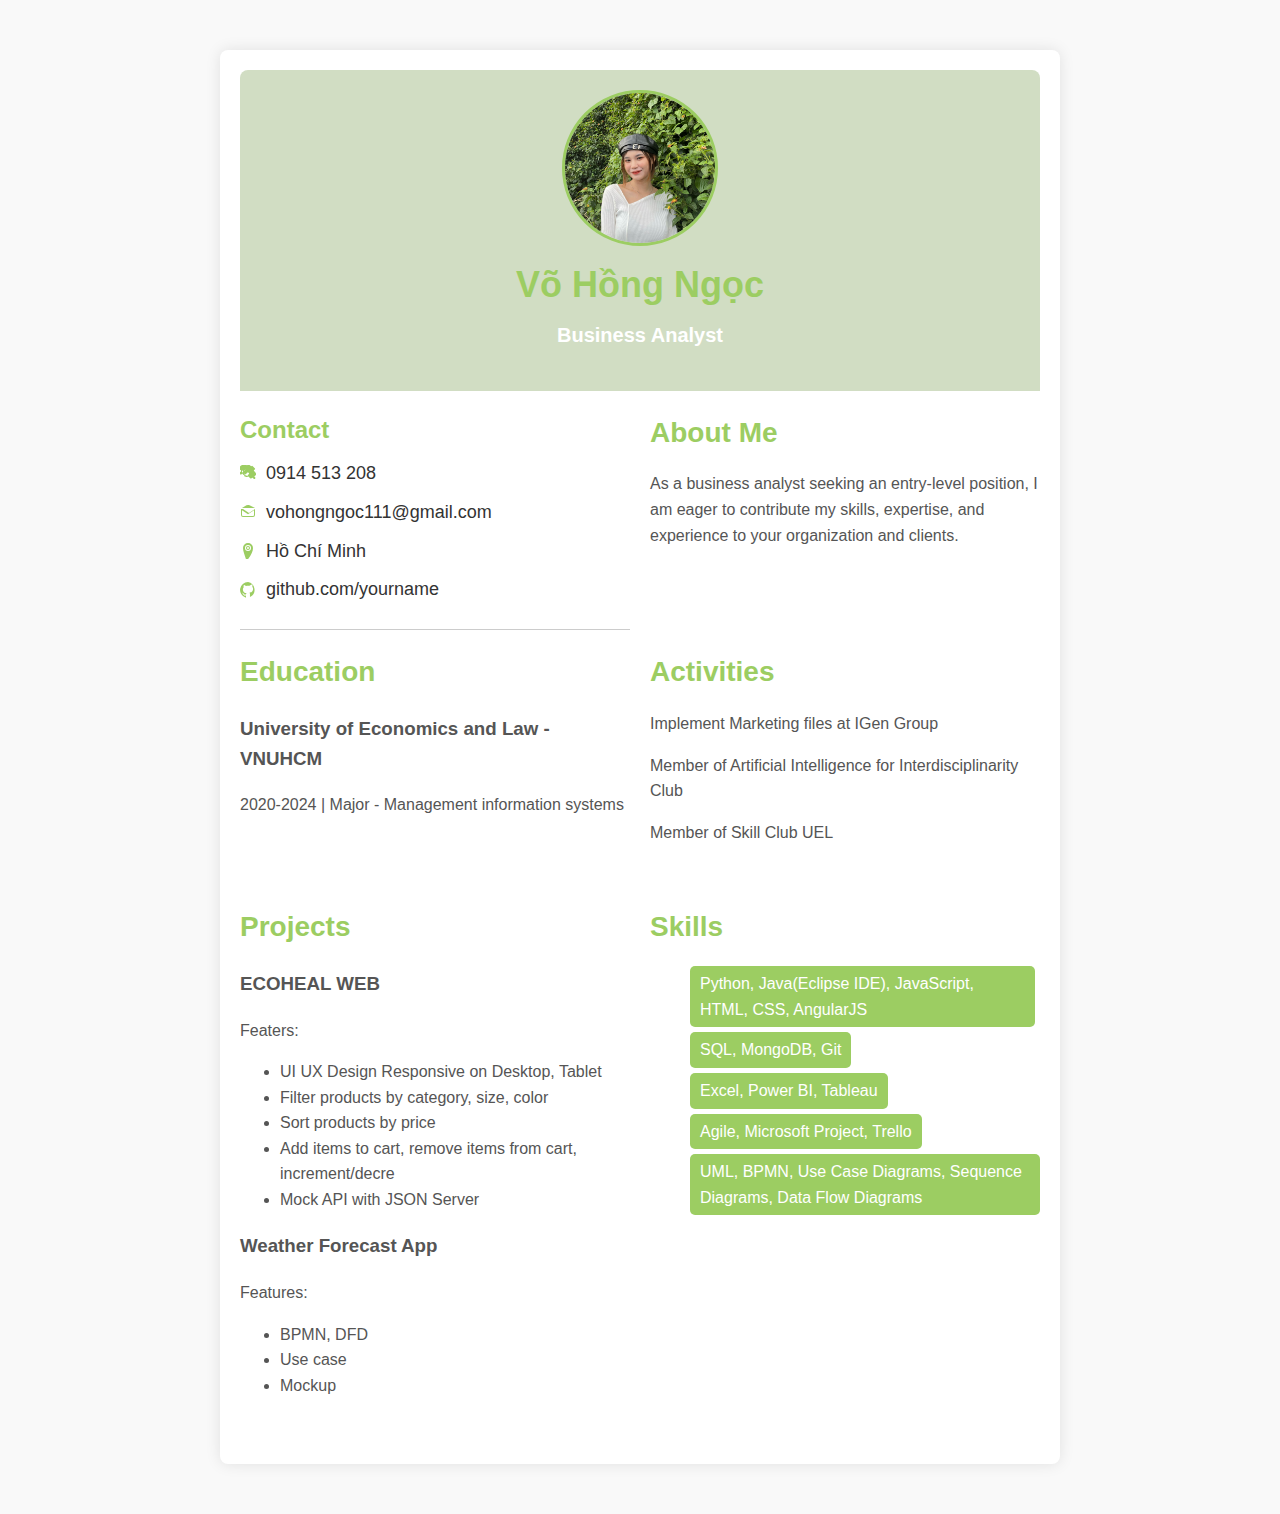
==== BA.HTML @ 3d89edd8 "Add index.html, style.css, and images" ====
<!DOCTYPE html>
<html lang="en">
<head>
    <meta charset="UTF-8">
    <meta name="viewport" content="width=device-width, initial-scale=1.0">
    <title>Võ Hồng Ngọc - Business Analyst</title>
    <link rel="stylesheet" href="./BA.CSS">
</head>
<body>
    <div class="container">
        <header>
            <img src="./vohongngocavt.jpg" alt="Your Name">
            <h1>Võ Hồng Ngọc</h1>
            <p>Business Analyst</p>
        </header>

        <div class="contact-info">
            <h2>Contact</h2>
            <ul>
                <li><svg xmlns="http://www.w3.org/2000/svg" width="16" height="16" fill="currentColor" class="bi bi-telephone" viewBox="0 0 16 16">
                        <path d="M11.354 1.146a1 1 0 0 1 1.414 0l2 2a1 1 0 0 1 0 1.414l-1.042 1.042a12.607 12.607 0 0 1 2.75 3.856 12.607 12.607 0 0 1-3.856 2.75l-1.042 1.042a1 1 0 0 1-1.414 0l-2-2a1 1 0 0 1 0-1.414l1.042-1.042a8.607 8.607 0 0 0-1.52-2.606 8.607 8.607 0 0 0-2.606-1.52l-1.042 1.042a1 1 0 0 1-1.414 0l-2-2a1 1 0 0 1 0-1.414l2-2a1 1 0 0 1 1.414 0l1.042 1.042a8.607 8.607 0 0 0 2.606-1.52 8.607 8.607 0 0 0 1.52-2.606L9.77.146zM6.854 3.293a1 1 0 0 1 1.414 0l.933.933c.276.276.27.713-.007.99a11.244 11.244 0 0 1-4.674 4.674 11.244 11.244 0 0 1-.99-.007l-.933-.933a1 1 0 0 1 0-1.414L6.854 3.293zm5.823 5.822c.9 1.136 1.774 2.288 2.61 3.45a1 1 0 0 1-1.323 1.323c-1.162-.836-2.314-1.71-3.45-2.61l1.164-1.164a5.748 5.748 0 0 0-.295-.433 5.748 5.748 0 0 0-.432-.295L12.677 9.115zm.56-1.02l-1.165 1.165a5.748 5.748 0 0 0-.295-.432 5.748 5.748 0 0 0-.433-.295L12.677 8.095c.144-.177.281-.348.41-.52.13-.17.258-.34.376-.515.116-.177.227-.355.33-.54zm.49-.856l-1.164 1.164a5.748 5.748 0 0 0-.295-.432 5.748 5.748 0 0 0-.433-.295L12.677 7.139c.143-.177.28-.348.41-.52.13-.17.258-.34.376-.515.116-.177.227-.355.33-.54zM6 0a6 6 0 0 1 6 6c0 3.084-2.233 5.643-5.175 5.935a1 1 0 0 1-.482-.04l-1.486-.396a1 1 0 0 1-.635-1.236l.5-1.625a6.021 6.021 0 0 1-2.253-.508l-.88 1.167a1 1 0 0 1-1.428 0L.04 8.65a1 1 0 0 1 0-1.427l1.166-.88a6.02 6.02 0 0 1-.507-2.253L1.04 4.964a1 1 0 0 1-1.236-.635l-.396-1.486a1 1 0 0 1-.04-.481A6 6 0 0 1 6 0zm0 2a4 4 0 0 0-4 4c0 1.116.46 2.116 1.197 2.83l.023.018c.41.316.865.557 1.33.718a4 4 0 0 0 2.83 1.197l.019.002c.41-.04.808-.157 1.182-.344l.939.626a4 4 0 0 0 1.197-2.83l.002-.019c-.044-.4-.157-.797-.343-1.17l.625-.94A4 4 0 0 0 10 6a4 4 0 0 0-4-4zm0 1a3 3 0 0 1 3 3c0 .654-.208 1.255-.558 1.75l-1.375-.916a1 1 0 0 0-1.177 0L3.56 9.75A2.963 2.963 0 0 1 3 7a3 3 0 0 1 3-3zm0 1a2 2 0 0 0-2 2c0 .344.088.66.23.938l-.938 1.406A2.982 2.982 0 0 0 3 7a2 2 0 0 0 2-2zm0 1a1 1 0 0 1 1 1c0 .255-.09.49-.236.677l-1.406.938A1.981 1.981 0 0 1 4 7a1 1 0 0 1 1-1z"/>
                    </svg> 0914 513 208</li>
                <li><svg xmlns="http://www.w3.org/2000/svg" width="16" height="16" fill="currentColor" class="bi bi-envelope" viewBox="0 0 16 16">
                        <path d="M8 1c.556 0 1.083.116 1.563.326L15.037 4H1.963L6.437 1.326A7.98 7.98 0 0 1 8 1zM1 5v6a2 2 0 0 0 2 2h10a2 2 0 0 0 2-2V5l-6 4-6-4zm1 1.25l6 3.998 6-3.998V11a1 1 0 0 1-1 1H3a1 1 0 0 1-1-1V6.25z"/>
                    </svg> vohongngoc111@gmail.com</li>
                <li><svg xmlns="http://www.w3.org/2000/svg" width="16" height="16" fill="currentColor" class="bi bi-geo-alt" viewBox="0 0 16 16">
                        <path d="M8 0a5 5 0 0 1 5 5c0 3.182-1.665 6.878-4.935 11.09a1.484 1.484 0 0 1-2.13 0C4.665 11.878 3 8.182 3 5a5 5 0 0 1 5-5zm0 2a3 3 0 1 0 0 6 3 3 0 0 0 0-6zm0 1a2 2 0 1 1 0 4 2 2 0 0 1 0-4zm0 1a1 1 0 1 0 0 2 1 1 0 0 0 0-2z"/>
                    </svg> Hồ Chí Minh</li>
                <li><svg xmlns="http://www.w3.org/2000/svg" width="16" height="16" fill="currentColor" class="bi bi-github" viewBox="0 0 16 16">
                        <path d="M8 0a8 8 0 0 0-2.527 15.573c.4.074.547-.174.547-.386 0-.192-.007-.878-.012-1.602-2.226.485-2.695-1.07-2.695-1.07-.364-.927-.89-1.174-.89-1.174-.728-.496.055-.486.055-.486.805.056 1.228.827 1.228.827.713 1.18 1.868.84 2.323.643.072-.516.28-.84.51-1.033-1.784-.2-3.655-.884-3.655-3.93 0-.867.31-1.575.824-2.131-.083-.202-.36-1.011.079-2.106 0 0 .67-.215 2.2.82.638-.177 1.32-.265 2-.268.68.003 1.362.09 2-.268 1.53-1.036 2.2-.82 2.2-.82.44 1.095.163 1.904.08 2.106.514.556.823 1.264.823 2.13 0 3.053-1.872 3.73-3.66 3.925.288.247.54.733.54 1.48 0 1.067-.01 1.927-.010 2.188 0 .212.144.46.55.382A8 8 0 0 0 8 0z"/>
                    </svg> <a style="color: #333;" href="https://github.com/HONGNGOC0710" target="_blank">github.com/yourname</a></li>
            </ul>
        </div>

        <div class="section">
            <h2 class="section-title">About Me</h2>
            <div class="section-content">
                <p>
                    As a business analyst seeking an entry-level position, I am eager to contribute my skills, expertise, and experience to your organization and clients.
                </p>
            </div>
        </div>

        <div class="section">
            <h2 class="section-title">Education</h2>
            <div class="section-content">
                <h3>University of Economics and Law - VNUHCM</h3>
                <p>2020-2024 | Major - Management information systems</p>
            </div>
        </div>

        <div class="section">
            <h2 class="section-title">Activities</h2>
            <div class="section-content">
                <p>Implement Marketing files at IGen Group</p>
                <p>Member of Artificial Intelligence for Interdisciplinarity Club</p>
                <p>Member of Skill Club UEL</p>
            </div>
        </div>

        <div class="section">
            <h2 class="section-title">Projects</h2>
            <div class="section-content">
                <h3>ECOHEAL WEB</h3>
                <p>Featers: </p>
                <ul>
                    <li>UI UX Design Responsive on Desktop, Tablet</li>
                    <li>Filter products by category, size, color</li>
                    <li>Sort products by price</li>
                    <li>Add items to cart, remove items from cart, increment/decre</li>
                    <li>Mock API with JSON Server</li>
                </ul>
                <p></p>
                <h3>Weather Forecast App</h3>
                <p>Features:</p>
                <ul>
                    <li>BPMN, DFD</li>
                    <li>Use case</li>
                    <li>Mockup</li>
                </ul>
            </div>
        </div>

        <div class="section">
            <h2 class="section-title">Skills</h2>
            <div class="section-content">
                <ul class="skill-list">
                    <li>Python, Java(Eclipse IDE), JavaScript, HTML, CSS, AngularJS</li>
                    <li>SQL, MongoDB, Git</li>
                    <li>Excel, Power BI, Tableau</li>
                    <li>Agile, Microsoft Project, Trello</li>
                    <li>UML, BPMN, Use Case Diagrams, Sequence Diagrams, Data Flow Diagrams</li>
                </ul>
            </div>
        </div>

    </div>
</body>
</html>
---- BA.CSS ----
/* Global Styles */
body {
    font-family: 'Segoe UI', Tahoma, Geneva, Verdana, sans-serif;
    line-height: 1.6;
    margin: 0;
    padding: 0;
    background-color: #f9f9f9;
}

a {
    color: #9CCD62;
    text-decoration: none;
}

a:hover {
    text-decoration: underline;
}

/* Container Styles */
.container {
    max-width: 800px;
    margin: 50px auto;
    padding: 20px;
    border-radius: 8px;
    box-shadow: 0 0 10px rgba(0, 0, 0, 0.1);
    background-color: #ffffff;
    display: grid;
    grid-template-columns: 1fr 1fr;
    gap: 20px;
}

/* Header Styles */
header {
    text-align: center;
    grid-column: span 2;
    width: 100%;
    padding: 20px 0;
    background-color: #d1ddc3;
    border-radius: 8px 8px 0 0;
    color: #fff;
}

header img {
    display: block;
    margin: 0 auto 10px;
    width: 150px;
    height: 150px;
    border-radius: 50%;
    object-fit: cover;
    border: 3px solid #9CCD62;
}

header h1 {
    font-size: 36px;
    margin: 0;
    color: #9CCD62;
}

header p {
    font-size: 20px;
    color: #fff;
    font-weight: bold;
    margin-top: 5px;
}

/* Contact Info Styles */
.contact-info {
    flex: 1;
    border-bottom: 1px solid #ccc;
    padding-bottom: 15px;
}

.contact-info h2 {
    font-size: 24px;
    color: #9CCD62;
    margin-top: 0;
    margin-bottom: 10px;
}

.contact-info ul {
    list-style: none;
    padding: 0;
    margin: 0;
}

.contact-info li {
    margin-bottom: 10px;
    display: flex;
    align-items: center;
    font-size: 18px;
}

.contact-info li svg {
    margin-right: 10px;
    color: #9CCD62;
}

/* Section Styles */
.section {
    flex: 1;
    margin-bottom: 30px;
}

.section-title {
    font-size: 28px;
    margin: 0;
    color: #9CCD62;
}

.section-content {
    color: #555;
}

.section-content p {
    margin-bottom: 10px;
}

/* Skill List Styles */
.skill-list {
    color: #555;
    display: flex;
    flex-wrap: wrap;
}

.skill-list li {
    background-color: #9CCD62;
    color: #fff;
    padding: 5px 10px;
    margin-right: 5px;
    margin-bottom: 5px;
    border-radius: 5px;
}

.skill-list li:last-child {
    margin-right: 0;
}

/* Additional Styling */
body {
    color: #333;
}

.container {
    box-shadow: 0 0 15px rgba(0, 0, 0, 0.1);
}

.contact-info h2 {
    color: #9CCD62;
}

.skill-list li {
    background-color: #9CCD62;
    color: #fff;
}
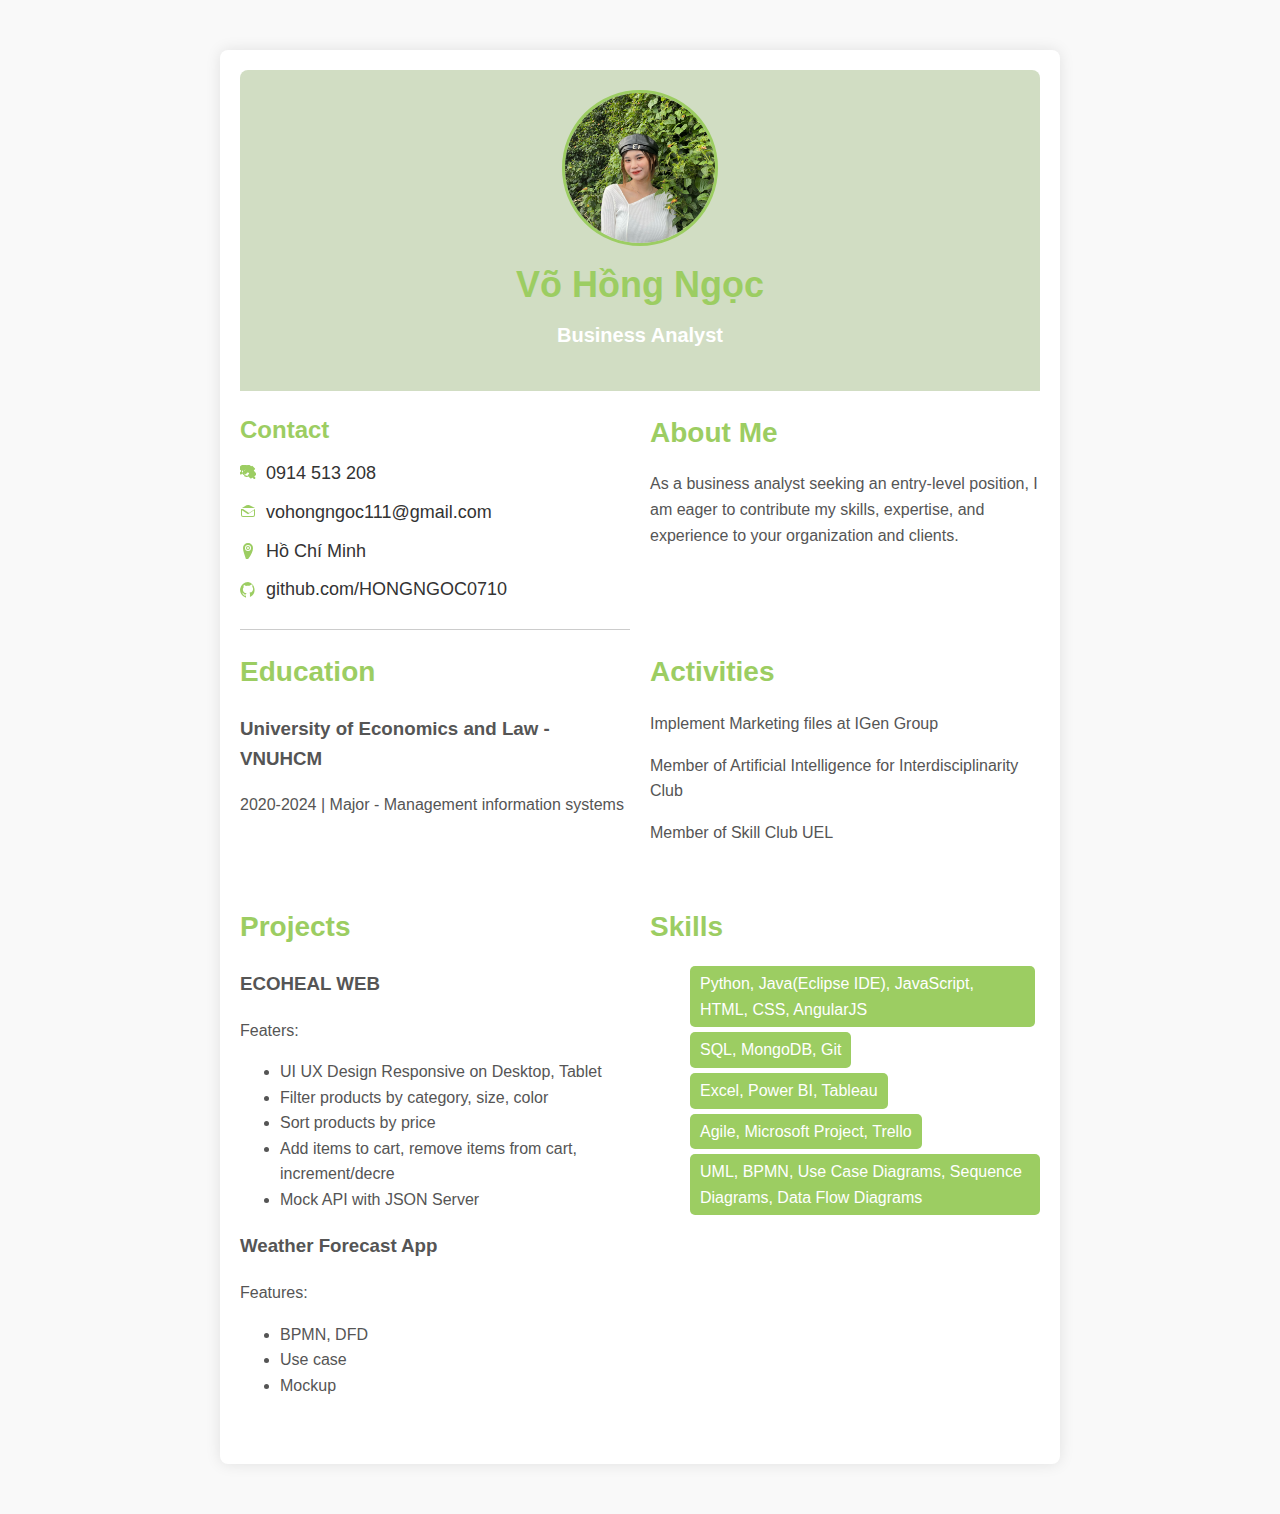
==== commit a9941179: "Update CV" ====
--- a/BA.HTML
+++ b/BA.HTML
@@ -28,7 +28,7 @@
                     </svg> Hồ Chí Minh</li>
                 <li><svg xmlns="http://www.w3.org/2000/svg" width="16" height="16" fill="currentColor" class="bi bi-github" viewBox="0 0 16 16">
                         <path d="M8 0a8 8 0 0 0-2.527 15.573c.4.074.547-.174.547-.386 0-.192-.007-.878-.012-1.602-2.226.485-2.695-1.07-2.695-1.07-.364-.927-.89-1.174-.89-1.174-.728-.496.055-.486.055-.486.805.056 1.228.827 1.228.827.713 1.18 1.868.84 2.323.643.072-.516.28-.84.51-1.033-1.784-.2-3.655-.884-3.655-3.93 0-.867.31-1.575.824-2.131-.083-.202-.36-1.011.079-2.106 0 0 .67-.215 2.2.82.638-.177 1.32-.265 2-.268.68.003 1.362.09 2-.268 1.53-1.036 2.2-.82 2.2-.82.44 1.095.163 1.904.08 2.106.514.556.823 1.264.823 2.13 0 3.053-1.872 3.73-3.66 3.925.288.247.54.733.54 1.48 0 1.067-.01 1.927-.010 2.188 0 .212.144.46.55.382A8 8 0 0 0 8 0z"/>
-                    </svg> <a style="color: #333;" href="https://github.com/HONGNGOC0710" target="_blank">github.com/yourname</a></li>
+                    </svg> <a style="color: #333;" href="https://github.com/HONGNGOC0710" target="_blank">github.com/HONGNGOC0710</a></li>
             </ul>
         </div>
 
